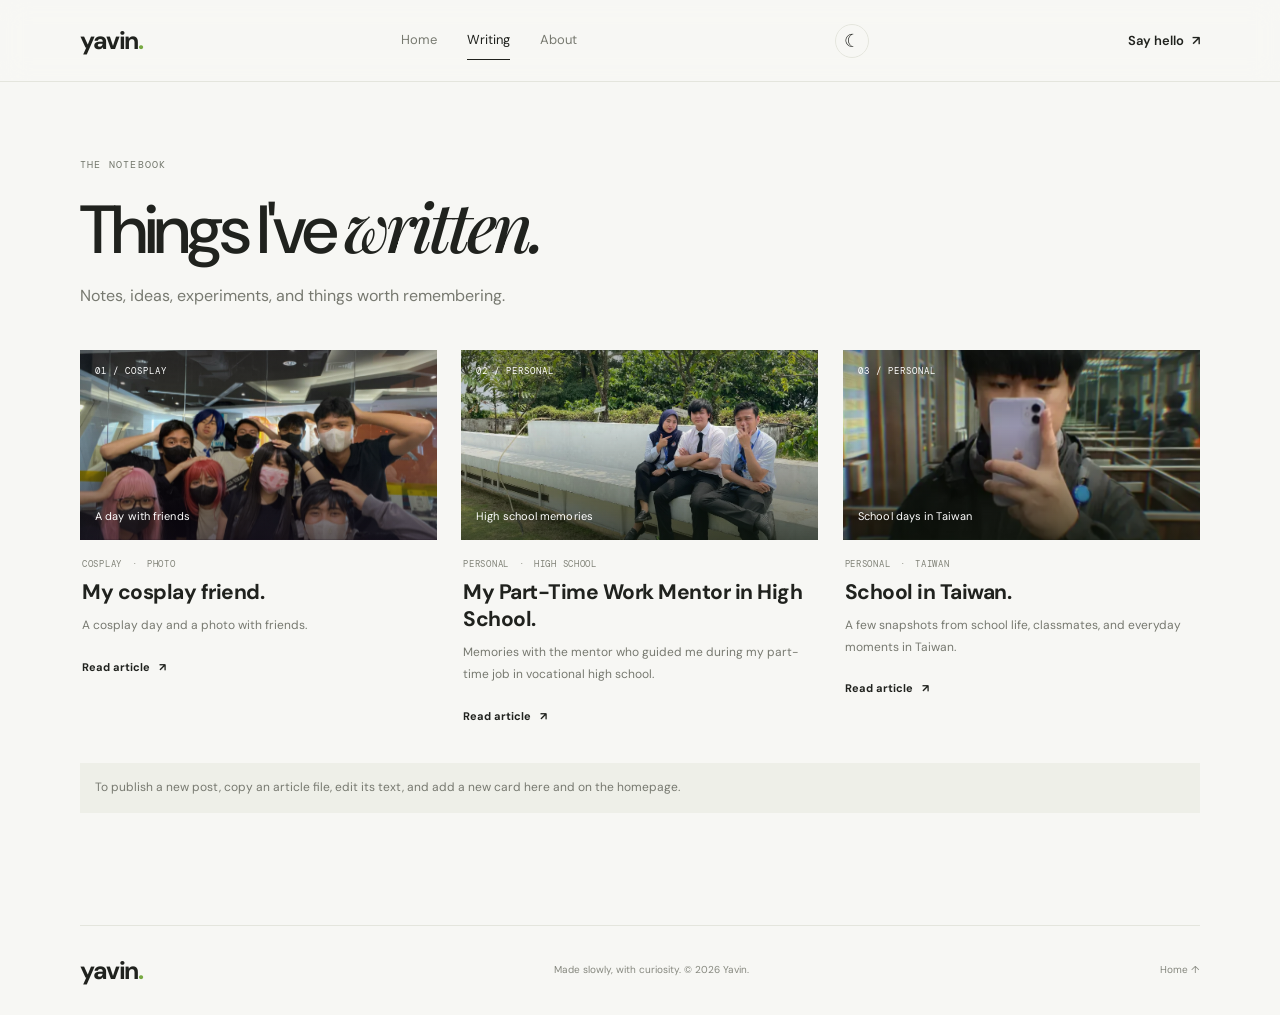
==== articles/index.html @ 12618937 "Add files via upload" ====
<!doctype html>
<html lang="en">
<head><meta charset="utf-8"><meta name="viewport" content="width=device-width, initial-scale=1"><meta name="description" content="Writing and notes by Yavin."><title>Writing — Yavin</title><link rel="icon" href="../assets/images/favicon.svg" type="image/svg+xml"><link rel="stylesheet" href="../assets/css/style.css"><script src="../assets/js/main.js" defer></script></head>
<body>
<header class="site-header"><a class="wordmark" href="../index.html">yavin<span>.</span></a><nav class="main-nav" aria-label="Main navigation"><a href="../index.html">Home</a><a class="active" href="index.html">Writing</a><a href="../about.html">About</a></nav><button class="theme-toggle" type="button" data-theme-toggle aria-label="Aktifkan mode malam" title="Aktifkan mode malam"><span aria-hidden="true">☾</span></button><a class="header-link" href="../index.html#contact">Say hello <span>↗</span></a></header>
<main class="wrap inner-page"><p class="eyebrow">THE NOTEBOOK</p><h1>Things I've <em>written.</em></h1><p class="page-intro">Notes, ideas, experiments, and things worth remembering.</p>
<div class="article-grid listing-grid">
<article class="article-card"><a class="article-art art-cosplay" href="hello-world.html"><img class="article-cover-image" src="../assets/images/cosplay-friends.png" alt=""><span class="art-index">01 / COSPLAY</span><span class="art-caption">A day with friends</span></a><div class="article-info"><p class="article-meta">COSPLAY <span>·</span> PHOTO</p><h3><a href="hello-world.html">My cosplay friend.</a></h3><p>A cosplay day and a photo with friends.</p><a class="read-link" href="hello-world.html">Read article <span>↗</span></a></div></article>
<article class="article-card"><a class="article-art art-mentor" href="digital-world.html"><img class="article-cover-image" src="../assets/images/part-time-mentor-1.png" alt=""><span class="art-index">02 / PERSONAL</span><span class="art-caption">High school memories</span></a><div class="article-info"><p class="article-meta">PERSONAL <span>·</span> HIGH SCHOOL</p><h3><a href="digital-world.html">My Part-Time Work Mentor in High School.</a></h3><p>Memories with the mentor who guided me during my part-time job in vocational high school.</p><a class="read-link" href="digital-world.html">Read article <span>↗</span></a></div></article>
<article class="article-card"><a class="article-art art-school" href="current-favorites.html"><img class="article-cover-image" src="../assets/images/school-taiwan-1.jpeg" alt=""><span class="art-index">03 / PERSONAL</span><span class="art-caption">School days in Taiwan</span></a><div class="article-info"><p class="article-meta">PERSONAL <span>·</span> TAIWAN</p><h3><a href="current-favorites.html">School in Taiwan.</a></h3><p>A few snapshots from school life, classmates, and everyday moments in Taiwan.</p><a class="read-link" href="current-favorites.html">Read article <span>↗</span></a></div></article>
</div><p class="edit-note">To publish a new post, copy an article file, edit its text, and add a new card here and on the homepage.</p>
</main><div class="page-transition" aria-hidden="true"></div>
  <footer class="site-footer wrap"><a class="wordmark" href="../index.html">yavin<span>.</span></a><p>Made slowly, with curiosity. © <span data-year></span> Yavin.</p><a href="../index.html" class="back-top">Home ↑</a></footer></body></html>
---- assets/css/style.css ----
@import url('https://fonts.googleapis.com/css2?family=DM+Mono:wght@400;500&family=DM+Sans:wght@400;500;600;700&family=Playfair+Display:ital,wght@0,500;0,600;1,500;1,600&display=swap');
:root{--paper:#f7f7f4;--ink:#20221e;--muted:#777970;--line:#e4e5dd;--green:#b6ed76;--dark:#22251f;--white:#fff;--mono:"DM Mono",monospace;--sans:"DM Sans",sans-serif;--serif:"Playfair Display",serif}
*{box-sizing:border-box}html{scroll-behavior:smooth;scroll-padding-top:90px}body{margin:0;background:var(--paper);color:var(--ink);font-family:var(--sans);font-size:16px;line-height:1.65;-webkit-font-smoothing:antialiased}a{color:inherit;text-decoration:none}a:focus-visible{outline:2px solid #679d36;outline-offset:4px}.wrap{width:min(1120px,calc(100% - 48px));margin-inline:auto}.site-header{height:82px;padding:0 max(24px,calc((100% - 1120px)/2));display:flex;align-items:center;justify-content:space-between;border-bottom:1px solid var(--line);gap:24px}.wordmark{font-size:25px;letter-spacing:-1.5px;font-weight:700}.wordmark span,.green-dot{color:#77a942}.main-nav{display:flex;gap:30px;color:#777970;font-size:13px}.main-nav a{padding:8px 0}.main-nav a:hover,.main-nav a.active{color:var(--ink)}.main-nav a.active{border-bottom:1px solid var(--ink)}.header-link,.text-link{font-size:13px;font-weight:600}.header-link span,.text-link span{margin-left:5px}.hero{position:relative;display:grid;grid-template-columns:1.2fr .8fr;gap:80px;align-items:center;padding-top:88px;padding-bottom:98px;overflow:hidden}.hero-copy{position:relative;z-index:1}.eyebrow{font:10px/1.5 var(--mono);letter-spacing:1.2px;color:#73776c;margin:0 0 18px}.status-dot{display:inline-block;width:7px;height:7px;border-radius:50%;background:#80b64b;margin-right:7px;box-shadow:0 0 0 4px #e8f2dd}.hero h1,.inner-page h1,.article-page h1{font-size:clamp(48px,6.6vw,80px);line-height:1.02;letter-spacing:-4px;font-weight:500;margin:0 0 26px}.hero h1 em,.inner-page h1 em,.article-page h1 em,.contact-section h2 em{font-family:var(--serif);font-weight:500}.hero-intro{max-width:480px;color:#73766e;font-size:16px;line-height:1.85}.hero-actions{display:flex;align-items:center;gap:24px;margin-top:30px}.button{display:inline-flex;align-items:center;gap:20px;padding:13px 18px;font-size:12px;font-weight:600;transition:transform .2s,background .2s}.button:hover{transform:translateY(-2px)}.button-dark{background:var(--dark);color:white}.button-dark:hover{background:#414638}.profile-card{position:relative;z-index:1;background:#fff;border:1px solid var(--line);padding:18px;max-width:350px;width:100%;justify-self:end;box-shadow:0 15px 45px #27291b0a;transform:rotate(1.2deg)}.avatar-frame{position:relative;background:#e8eadf;aspect-ratio:1.08/1;overflow:hidden}.avatar{width:100%;height:100%;object-fit:cover}.avatar-note{position:absolute;bottom:10px;left:10px;background:#fff;padding:5px 8px;font:9px var(--mono);letter-spacing:.7px}.profile-meta{display:flex;justify-content:space-between;align-items:center;padding:15px 2px 9px}.profile-meta h2{font-size:19px;margin:0;line-height:1.3}.profile-meta p{margin:2px 0 0;color:var(--muted);font-size:12px}.tiny-mark{font:italic 24px var(--serif);color:#82ad50}.profile-tags{display:flex;flex-wrap:wrap;gap:6px}.profile-tags span{border:1px solid var(--line);padding:4px 8px;font-size:10px;color:#66695f}.hero-decoration{position:absolute;right:-28px;bottom:-130px;font:italic 380px/.8 var(--serif);color:#eef0e8;pointer-events:none}.section-block{padding-top:25px;padding-bottom:100px}.section-heading{display:flex;align-items:end;justify-content:space-between;margin-bottom:28px}.section-heading h2,.interests-inner h2,.contact-section h2{font-size:36px;line-height:1.2;letter-spacing:-1.5px;font-weight:500;margin:0}.section-heading .eyebrow,.interests-inner .eyebrow{margin-bottom:8px}.article-grid{display:grid;grid-template-columns:repeat(3,minmax(0,1fr));gap:24px}.article-card{min-width:0}.article-art{height:220px;position:relative;display:flex;flex-direction:column;justify-content:space-between;padding:15px;overflow:hidden}.art-index{font:9px var(--mono);letter-spacing:1px;position:relative;z-index:1}.art-caption{font-size:11px;letter-spacing:.1px;position:relative;z-index:1}.art-green{background:#dce8d0;color:#25351f}.art-green:after{content:"";position:absolute;width:180px;height:180px;border:1px solid #77996b;border-radius:50%;right:15%;top:18%;box-shadow:0 0 0 22px #dce8d0,0 0 0 23px #a9c49a,0 0 0 45px #dce8d0,0 0 0 46px #a9c49a}.art-symbol{font-size:95px;line-height:1;align-self:center;z-index:1;color:#658b50}.art-paper{background:#eae7df;color:#353a31}.art-lines{font:40px/.94 var(--mono);letter-spacing:6px;color:#99b27e;align-self:center;transform:rotate(-7deg);z-index:1}.art-blue{background:#d9e1e2;color:#293b3b}.art-orbit{font-size:125px;line-height:1;align-self:center;z-index:1;color:#78999a}.article-info{padding:18px 2px 0}.article-meta{font:9px var(--mono);letter-spacing:.7px;color:#818378;margin:0 0 9px}.article-meta span{padding:0 4px}.article-info h3{font-size:21px;line-height:1.3;letter-spacing:-.5px;margin:0 0 9px}.article-info h3 a:hover{text-decoration:underline;text-decoration-color:#8cb75f;text-underline-offset:4px}.article-info>p:not(.article-meta){font-size:12px;color:#777970;line-height:1.8;margin:0 0 16px}.read-link{font-size:11px;font-weight:700}.read-link span{margin-left:6px}.interests-band{background:#eeefe8;border-top:1px solid var(--line);border-bottom:1px solid var(--line);padding:50px 0}.interests-inner{display:grid;grid-template-columns:1fr 1.3fr auto;align-items:center;gap:35px}.interest-list{display:grid;grid-template-columns:1fr 1fr;gap:12px 24px}.interest-list span{font:10px var(--mono);color:#8b8d83}.interest-list b{font:500 12px var(--sans);color:var(--ink);margin-left:8px}.contact-section{display:grid;grid-template-columns:.9fr 1.1fr;gap:90px;padding-top:100px;padding-bottom:100px}.contact-section h2{font-size:44px}.contact-copy{max-width:350px;color:#777970;font-size:13px;line-height:1.9}.social-list{border-top:1px solid var(--line)}.social-item{display:grid;grid-template-columns:42px 1fr 20px;align-items:center;gap:12px;padding:15px 0;border-bottom:1px solid var(--line)}.social-icon{width:36px;height:36px;display:grid;place-items:center;background:#eeefe8;font-size:19px}.social-item b{display:block;font-size:13px}.social-item small{display:block;font-size:11px;color:var(--muted);margin-top:2px}.external{justify-self:end;color:#7eaa4d}.social-item:hover .external{transform:translate(2px,-2px)}.site-footer{min-height:90px;border-top:1px solid var(--line);display:flex;align-items:center;justify-content:space-between;gap:20px}.site-footer p,.back-top{font-size:10px;color:#85877e}.back-top:hover{color:var(--ink)}.inner-page{padding-top:75px;padding-bottom:100px;min-height:65vh}.inner-page h1{font-size:clamp(45px,6vw,68px);margin-bottom:18px}.page-intro{color:var(--muted);margin:0 0 38px}.about-layout{display:grid;grid-template-columns:.8fr 1.2fr;gap:65px;margin-top:42px;align-items:start}.about-photo{position:relative;background:#e8eadf;aspect-ratio:4/5;max-width:360px}.about-photo img{width:100%;height:100%;object-fit:cover}.about-photo span{position:absolute;bottom:12px;left:12px;background:white;padding:5px 8px;font:9px var(--mono)}.about-copy p{color:#777970;font-size:14px;line-height:1.95}.about-copy .lead{font-size:20px;color:var(--ink);line-height:1.7;margin-top:0}.about-facts{border-top:1px solid var(--line);margin:28px 0}.about-facts div{display:flex;justify-content:space-between;gap:20px;padding:12px 0;border-bottom:1px solid var(--line)}.about-facts small{font:9px var(--mono);color:#888a81}.about-facts b{font-size:11px;font-weight:600}.article-page{max-width:760px;padding-top:50px;padding-bottom:90px}.back-link{display:inline-block;color:#74776e;font-size:11px;margin-bottom:35px}.article-page h1{font-size:clamp(44px,6vw,70px);margin-bottom:18px}.article-deck{max-width:610px;font-size:17px;line-height:1.8;color:#777970;margin-bottom:30px}.article-hero{height:330px;margin:32px 0 45px}.article-hero .art-symbol{font-size:145px}.article-hero .art-lines{font-size:55px}.article-hero .art-orbit{font-size:170px}.prose{max-width:650px;margin-inline:auto}.prose p{font-size:15px;line-height:2;color:#55584f;margin:0 0 22px}.prose h2{font-size:24px;letter-spacing:-.5px;margin:35px 0 12px}.prose .signoff{font-family:var(--serif);font-style:italic;color:var(--ink);margin-top:30px}.article-end{border-top:1px solid var(--line);padding-top:22px;margin-top:45px}.edit-note{font-size:12px;color:#777970;margin-top:35px;padding:15px;background:#eeefe8}.listing-grid{margin-top:40px}.listing-grid .article-art{height:190px}
.cosplay-photo{margin:32px 0 45px}.cosplay-photo img{display:block;width:100%;max-height:720px;object-fit:cover;border-radius:8px}.cosplay-photo figcaption{margin-top:10px;color:var(--muted);font-size:12px}.prose p{font-size:15px;line-height:2;color:#55584f;margin:0 0 22px}.prose h2{font-size:24px;letter-spacing:-.5px;margin:35px 0 12px}.prose .signoff{font-family:var(--serif);font-style:italic;color:var(--ink);margin-top:30px}.article-end{border-top:1px solid var(--line);padding-top:22px;margin-top:45px}.edit-note{font-size:12px;color:#777970;margin-top:35px;padding:15px;background:#eeefe8}.listing-grid{margin-top:40px}.listing-grid .article-art{height:190px}
.art-cosplay{isolation:isolate;background:#321a2d;color:#fff}
.article-cover-image{position:absolute;z-index:0;inset:0;width:100%;height:100%;object-fit:cover;object-position:center 48%;transition:transform .35s ease}
.art-cosplay:after{position:absolute;z-index:1;inset:0;background:linear-gradient(180deg,#120c184d 0%,transparent 38%,#120c18a6 100%);content:""}
.art-cosplay .art-index,.art-cosplay .art-caption,.art-mentor .art-index,.art-mentor .art-caption{z-index:2}
.art-cosplay:hover .article-cover-image{transform:scale(1.04)}
.art-mentor{isolation:isolate;background:#233328;color:#fff}
.art-mentor:after{position:absolute;z-index:1;inset:0;background:linear-gradient(180deg,#10160d55 0%,transparent 40%,#10160db3 100%);content:""}
.art-mentor:hover .article-cover-image{transform:scale(1.04)}
html[data-theme="dark"] .article-art.art-cosplay{filter:none}
html[data-theme="dark"] .article-art.art-mentor{filter:none}
.mentor-gallery{display:grid;grid-template-columns:repeat(2,minmax(0,1fr));gap:18px;margin:32px 0 45px}
.mentor-gallery figure{margin:0;min-width:0}
.mentor-gallery figure:first-child{grid-column:1/-1}
.mentor-gallery img{display:block;width:100%;height:100%;max-height:560px;object-fit:cover;border-radius:8px}
.mentor-gallery figure:first-child img{object-position:center 58%}
.mentor-gallery figcaption{margin-top:8px;color:var(--muted);font-size:12px}
@media(max-width:600px){.mentor-gallery{grid-template-columns:1fr;gap:16px}.mentor-gallery figure:first-child{grid-column:auto}.mentor-gallery img{max-height:420px}}.prose p{font-size:15px;line-height:2;color:#55584f;margin:0 0 22px}.prose h2{font-size:24px;letter-spacing:-.5px;margin:35px 0 12px}.prose .signoff{font-family:var(--serif);font-style:italic;color:var(--ink);margin-top:30px}.article-end{border-top:1px solid var(--line);padding-top:22px;margin-top:45px}.edit-note{font-size:12px;color:#777970;margin-top:35px;padding:15px;background:#eeefe8}.listing-grid{margin-top:40px}.listing-grid .article-art{height:190px}
@media(max-width:800px){.hero{gap:35px;padding-top:65px;padding-bottom:75px}.hero h1{font-size:58px}.profile-card{max-width:290px}.article-grid{gap:16px}.article-art{height:180px}.interests-inner{grid-template-columns:1fr 1.3fr}.interests-inner>.text-link{grid-column:1/-1}.contact-section{gap:40px}.about-layout{gap:35px}}
@media(max-width:600px){.wrap{width:calc(100% - 36px)}.site-header{height:68px;padding:0 18px;gap:12px}.wordmark{font-size:23px}.main-nav{gap:14px;font-size:11px}.header-link{font-size:11px}.hero{grid-template-columns:1fr;gap:38px;padding-top:58px;padding-bottom:65px}.hero h1{font-size:58px;letter-spacing:-3px}.hero-intro{font-size:14px}.profile-card{justify-self:start;max-width:310px;margin-left:8px}.hero-decoration{font-size:250px;right:-20px;bottom:-70px}.section-block{padding-bottom:65px}.section-heading h2,.interests-inner h2{font-size:29px}.article-grid{grid-template-columns:1fr;gap:35px}.article-art{height:230px}.interests-inner{grid-template-columns:1fr;gap:22px}.interest-list{gap:14px}.interests-inner>.text-link{grid-column:auto}.contact-section{grid-template-columns:1fr;gap:25px;padding-top:65px;padding-bottom:65px}.contact-section h2{font-size:37px}.site-footer{flex-wrap:wrap;padding:20px 0;min-height:unset}.site-footer p{order:3;width:100%;margin:0}.inner-page{padding-top:55px;padding-bottom:65px}.inner-page h1{letter-spacing:-2px}.about-layout{grid-template-columns:1fr;gap:30px}.about-photo{max-width:100%;width:100%;aspect-ratio:1/1}.article-page{padding-top:35px;padding-bottom:65px}.article-page h1{letter-spacing:-2px}.article-deck{font-size:15px}.article-hero{height:240px;margin:25px 0 35px}.article-hero .art-symbol{font-size:110px}.article-hero .art-orbit{font-size:130px}.article-hero .art-lines{font-size:42px}.prose p{font-size:14px}.listing-grid .article-art{height:230px}}
@media(prefers-reduced-motion:reduce){html{scroll-behavior:auto}*,*:before,*:after{transition:none!important}}


/* --- Interactive polish: reveal motion, depth, and 3D accents --- */
:root { --motion-ease: cubic-bezier(.2,.75,.25,1); }
html { scroll-behavior: smooth; }
body { overflow-x: hidden; }
.site-header { position: sticky; top: 0; z-index: 20; background: rgba(247,247,244,.88); backdrop-filter: blur(14px); }
.site-header::after { content:""; position:absolute; left:0; bottom:-1px; height:2px; width:var(--scroll-progress,0%); background:#9dc96d; transition:width .08s linear; }
.site-header { position: sticky; }
.theme-toggle{width:34px;height:34px;flex:none;display:grid;place-items:center;padding:0;border:1px solid var(--line);border-radius:50%;background:transparent;color:var(--ink);font:18px/1 var(--sans);cursor:pointer;transition:background .2s ease,color .2s ease,border-color .2s ease,transform .2s ease}
.theme-toggle:hover{transform:rotate(-12deg);background:#eeefe8}
.theme-toggle:focus-visible{outline:2px solid #679d36;outline-offset:4px}
html[data-theme="dark"]{color-scheme:dark;--paper:#171914;--ink:#eceee7;--muted:#a4a797;--line:#363a31;--green:#b6ed76;--dark:#b6ed76;--white:#22251f}
html[data-theme="dark"] body{background:var(--paper);color:var(--ink)}
html[data-theme="dark"] .site-header{background:rgba(23,25,20,.9)}
html[data-theme="dark"] .main-nav{color:#a4a797}
html[data-theme="dark"] .eyebrow,
html[data-theme="dark"] .hero-intro,
html[data-theme="dark"] .profile-meta p,
html[data-theme="dark"] .article-meta,
html[data-theme="dark"] .article-info>p:not(.article-meta),
html[data-theme="dark"] .contact-copy,
html[data-theme="dark"] .site-footer p,
html[data-theme="dark"] .back-top,
html[data-theme="dark"] .page-intro,
html[data-theme="dark"] .about-copy p,
html[data-theme="dark"] .about-facts small,
html[data-theme="dark"] .back-link,
html[data-theme="dark"] .article-deck,
html[data-theme="dark"] .prose{color:#a4a797}
html[data-theme="dark"] .hero h1,
html[data-theme="dark"] .inner-page h1,
html[data-theme="dark"] .article-page h1,
html[data-theme="dark"] .about-copy .lead,
html[data-theme="dark"] .section-heading h2,
html[data-theme="dark"] .interests-inner h2,
html[data-theme="dark"] .contact-section h2,
html[data-theme="dark"] .article-info h3,
html[data-theme="dark"] .prose h2{color:var(--ink)}
html[data-theme="dark"] .button-dark{background:#b6ed76;color:#20221e}
html[data-theme="dark"] .button-dark:hover{background:#c9f89a}
html[data-theme="dark"] .profile-card{background:#22251f;border-color:var(--line);box-shadow:0 15px 45px #0005}
html[data-theme="dark"] .avatar-frame,
html[data-theme="dark"] .about-photo{background:#303429}
html[data-theme="dark"] .avatar-note,
html[data-theme="dark"] .about-photo span{background:#22251f;color:var(--ink)}
html[data-theme="dark"] .profile-tags span{border-color:#45493f;color:#c1c4b8}
html[data-theme="dark"] .hero-decoration{color:#22251f}
html[data-theme="dark"] .interests-band{background:#20231d;border-color:var(--line)}
html[data-theme="dark"] .interest-list span{color:#a4a797}
html[data-theme="dark"] .interest-list b{color:var(--ink)}
html[data-theme="dark"] .social-item:hover{background:#22251f}
html[data-theme="dark"] .social-icon{background:#292c25}
html[data-theme="dark"] .article-art{filter:brightness(.82) saturate(.85)}
html[data-theme="dark"] .article-art .art-index,
html[data-theme="dark"] .article-art .art-caption{color:inherit}
html[data-theme="dark"] .site-footer{border-color:var(--line)}
html[data-theme="dark"] .theme-toggle:hover{background:#292c25}
@media(max-width:600px){.site-header{gap:12px}.main-nav{gap:16px}.theme-toggle{width:30px;height:30px}}
.hero-copy > *, .section-heading, .article-card, .interests-inner > *, .contact-section > *, .inner-page > *, .about-layout > *, .article-page > * {
  --reveal-y: 22px;
}
.js-reveal { opacity: 0; transform: translateY(var(--reveal-y,22px)); transition: opacity .7s var(--motion-ease), transform .7s var(--motion-ease); }
.js-reveal.is-visible { opacity: 1; transform: translateY(0); }
.article-card { perspective: 900px; }
.article-card .article-art { transform-style: preserve-3d; transition: transform .35s var(--motion-ease), box-shadow .35s var(--motion-ease); will-change: transform; }
.article-card .article-art:hover { box-shadow: 0 18px 34px rgba(31,39,23,.12); }
.article-art > * { transform: translateZ(18px); }
.profile-card { transform-style: preserve-3d; transition: transform .18s ease-out, box-shadow .3s ease; will-change: transform; }
.profile-card:hover { box-shadow: 0 25px 55px rgba(39,41,27,.13); }
.avatar-frame { transform: translateZ(18px); }
.profile-meta, .profile-tags { transform: translateZ(10px); }
.button, .social-item, .read-link, .text-link, .main-nav a { transition: color .2s ease, background .2s ease, transform .25s var(--motion-ease); }
.social-item:hover { padding-left: 7px; background: rgba(238,239,232,.45); }
.social-item:hover .external { transform: translate(3px,-3px); }
.read-link:hover span, .text-link:hover span { display: inline-block; transform: translateX(4px); }
.hero { isolation: isolate; }
.hero-3d-scene { position:absolute; right:3%; top:8%; width:250px; aspect-ratio:1; z-index:0; pointer-events:none; perspective:900px; opacity:.9; }
.hero-3d-orb { position:absolute; inset:14%; border-radius:50%; transform-style:preserve-3d; animation: orb-drift 8s ease-in-out infinite; }
.orb-core { position:absolute; inset:0; border-radius:50%; background:radial-gradient(circle at 28% 24%,#fafff1 0%,#d9f1bd 12%,#a9d77c 34%,#79a74d 57%,#3e5e31 100%); box-shadow:inset -22px -25px 38px #253c2d55, inset 12px 12px 24px #ffffff9c, 0 24px 55px #9ab78645; transform:translateZ(0); }
.orb-ring { position:absolute; inset:-10% -22%; border:1px solid #87a86d; border-radius:50%; transform:rotateX(68deg) rotateZ(-24deg); box-shadow:0 0 0 1px #ffffff5c inset; }
.orb-ring.ring-two { inset:2% -31%; transform:rotateX(70deg) rotateZ(55deg); border-color:#bdcda9; }
.orb-ring.ring-three { inset:-18% -5%; transform:rotateY(67deg) rotateZ(18deg); border-color:#9eb78b; }
.orb-satellite { position:absolute; width:15px;height:15px;border-radius:50%;background:#f4f7e8;border:3px solid #9fca78;top:18%;right:7%;box-shadow:0 0 22px #b6ed76a8;transform:translateZ(25px); }
.hero-3d-label { position:absolute;right:1%;bottom:4%;font:9px var(--mono);letter-spacing:1.4px;color:#7b8f69; }
@keyframes orb-drift { 0%,100% { transform:rotateX(-8deg) rotateY(0deg) translateY(0); } 50% { transform:rotateX(8deg) rotateY(18deg) translateY(-12px); } }
.interest-list span { transition: transform .25s var(--motion-ease), color .25s ease; }
.interest-list span:hover { transform: translateX(5px); color:#679d36; }
.page-transition {
  position:fixed; inset:0; z-index:1000; pointer-events:none; overflow:hidden;
  background:linear-gradient(180deg,#a8ce8a 0%,#709c59 40%,#344d31 100%);
  clip-path:inset(100% 0 0 0 round 48% 48% 0 0);
  transition:clip-path .72s cubic-bezier(.72,0,.25,1);
}
.page-transition::before,
.page-transition::after {
  content:""; position:absolute; left:-12%; width:124%; height:110px; top:-68px;
  border-radius:48%; background:#c4e5a8;
  box-shadow:0 10px 35px #d8f5bf66;
}
.page-transition::before { animation:water-wave 3.4s ease-in-out infinite; }
.page-transition::after { top:-52px; left:-18%; background:#82b66b; opacity:.85; animation:water-wave 4.6s ease-in-out infinite reverse; }
.page-transition.is-leaving { clip-path:inset(0 0 0 0 round 0); }
body.is-transitioning main,
body.is-transitioning .site-header,
body.is-transitioning .site-footer {
  animation: sink-into-water .52s cubic-bezier(.65,0,.35,1) forwards;
}
body.is-transitioning .hero-copy,
body.is-transitioning .section-heading,
body.is-transitioning .article-info h3 {
  animation: letters-recede .38s ease-in forwards;
}
@keyframes water-wave { 0%,100% { transform:translateX(-2%) rotate(-2deg); } 50% { transform:translateX(2%) rotate(2deg); } }
@keyframes sink-into-water { to { transform:translateY(18px); filter:blur(5px); opacity:.12; } }
@keyframes letters-recede { to { letter-spacing:.08em; transform:translateY(12px); opacity:0; filter:blur(4px); } }
@media (max-width:800px) { .hero-3d-scene { right:-2%; top:3%; width:190px; opacity:.48; } }
@media (max-width:600px) { .hero-3d-scene { top:0; right:-30px; width:155px; opacity:.38; } .hero-copy { z-index:2; } }
@media (prefers-reduced-motion:reduce) {
  .js-reveal { opacity:1; transform:none; transition:none; }
  .hero-3d-orb { animation:none; }
  .page-transition { display:none; }
}

/* Keep the profile card stable while other content reveals and tilts. */
.profile-card { opacity:1; }
.profile-card.js-reveal { opacity:1; transform:none; }
.profile-card:hover { transform:translateY(-2px); }
@media (prefers-reduced-motion:reduce) {
  body.is-transitioning main, body.is-transitioning .site-header, body.is-transitioning .site-footer,
  body.is-transitioning .hero-copy, body.is-transitioning .section-heading,
  body.is-transitioning .article-info h3 { animation:none; }
  .page-transition { transition:none; }
}

.discord-profile{position:relative;isolation:isolate;overflow:hidden;margin:0 0 12px;border:1px solid #e357a4;border-radius:14px;background:#230d20;color:#fff;box-shadow:0 14px 38px #b62c7833}
.discord-profile:before{position:absolute;z-index:-1;inset:0;border-radius:inherit;background:linear-gradient(145deg,#67134f 0%,#280d24 45%,#190d21 100%);content:""}
.discord-profile:after{position:absolute;z-index:2;inset:0;border:1px solid #ff72d277;border-radius:inherit;background:radial-gradient(circle at 5% 12%,#8dfaff 0 1px,transparent 3px),radial-gradient(circle at 12% 4%,#ffe88a 0 1px,transparent 3px),radial-gradient(circle at 27% 2%,#ff83e2 0 1.5px,transparent 4px),radial-gradient(circle at 44% 3%,#a1faff 0 1px,transparent 3px),radial-gradient(circle at 67% 2%,#ffe88a 0 1.5px,transparent 4px),radial-gradient(circle at 88% 8%,#8dfaff 0 1px,transparent 3px),radial-gradient(circle at 97% 23%,#ff83e2 0 1.5px,transparent 4px),radial-gradient(circle at 98% 54%,#ffe88a 0 1px,transparent 3px),radial-gradient(circle at 97% 80%,#8dfaff 0 1.5px,transparent 4px),radial-gradient(circle at 89% 97%,#ff83e2 0 1px,transparent 3px),radial-gradient(circle at 68% 98%,#ffe88a 0 1.5px,transparent 4px),radial-gradient(circle at 45% 98%,#8dfaff 0 1px,transparent 3px),radial-gradient(circle at 22% 98%,#ff83e2 0 1.5px,transparent 4px),radial-gradient(circle at 3% 84%,#ffe88a 0 1px,transparent 3px),radial-gradient(circle at 2% 57%,#8dfaff 0 1.5px,transparent 4px),radial-gradient(circle at 3% 31%,#ff83e2 0 1px,transparent 3px);box-shadow:inset 0 0 18px #ff50c51f;content:"";mix-blend-mode:screen;pointer-events:none;animation:discord-border-sparkle 2.2s ease-in-out infinite alternate}
.discord-profile-heading,.discord-profile-footer{display:flex;align-items:center;justify-content:space-between;gap:12px}
.discord-profile-heading{position:absolute;z-index:3;top:12px;right:14px;left:14px}
.discord-profile-label,.discord-live-indicator,.discord-updated{font:9px var(--mono);letter-spacing:.7px;color:#ead3e2}
.discord-live-indicator{display:flex;align-items:center;gap:6px;color:#ead3e2}
.discord-live-indicator>span:first-child{width:7px;height:7px;border-radius:50%;background:#a2a49c}
.discord-live-indicator[data-state="live"]{color:#a7f3d0}
.discord-live-indicator[data-state="live"]>span:first-child{background:#54e0a2;box-shadow:0 0 0 3px #54e0a233}
.discord-live-indicator[data-state="unavailable"]{color:#eac7d9}
.discord-banner{height:101px;overflow:hidden;background:#44113c}
.discord-banner-media{display:block;width:100%;height:100%;object-fit:cover;object-position:center}
.discord-profile-content{position:relative;padding:0 16px 14px}
.discord-profile-main{display:flex;align-items:center;gap:14px;min-height:76px;padding:0 0 12px}
.discord-avatar-wrap{position:relative;z-index:2;flex:none;width:74px;height:74px;margin-top:-35px;padding:3px;border:2px solid #ff72d2;border-radius:50%;background:#230d20;box-shadow:0 0 0 3px #30102a,0 0 20px #ff48c688}
.discord-avatar{width:100%;height:100%;border:2px solid #f9d2ec;border-radius:50%;object-fit:cover;background:#eeefe8}
.discord-status-dot{position:absolute;right:0;bottom:2px;width:17px;height:17px;border:3px solid #230d20;border-radius:50%;background:#9a9c95}
.discord-status-dot[data-status="online"]{background:#43a55b}
.discord-status-dot[data-status="idle"]{background:#e6aa35}
.discord-status-dot[data-status="dnd"]{background:#d94b4b}
.discord-profile-info{min-width:0;padding-top:10px}
.discord-profile-info h3{margin:0;color:#ff74d0;font-size:17px;line-height:1.4;overflow-wrap:anywhere;text-shadow:0 0 12px #ff4bc544}
.discord-profile-info p{margin:2px 0 0;color:#d2b8cb;font-size:11px;line-height:1.5}
.discord-profile-info .discord-presence{color:#a7f3d0}
.discord-setup-link{display:inline-block;margin-top:6px;color:#ffb0e5;font-size:10px;font-weight:600}
.discord-setup-link[hidden]{display:none}
.discord-setup-link span{margin-left:3px}
.discord-activity{margin:0 0 12px;padding:10px 12px;border:1px solid #ffffff12;border-radius:9px;background:#ffffff0d;color:#f4dfed;font-size:11px;overflow-wrap:anywhere}
.discord-profile-footer{padding-top:11px;border-top:1px solid #ffffff1c}
.discord-profile-footer a{color:#fff0fa;font-size:11px;font-weight:600}
.discord-profile-footer a span{margin-left:4px;color:#ff91d6}
@keyframes discord-border-sparkle{from{opacity:.42;filter:brightness(.8)}to{opacity:1;filter:brightness(1.5)}}
@media(prefers-reduced-motion:reduce){.discord-profile:after{animation:none}}
.cosplay-gallery{margin:54px 0 10px}
.cosplay-gallery h2{margin:0 0 22px;font-size:24px;letter-spacing:-.5px}
.cosplay-gallery-grid{display:grid;grid-template-columns:repeat(3,minmax(0,1fr));gap:14px}
.cosplay-gallery-grid figure{margin:0;overflow:hidden;background:#e8eadf;aspect-ratio:4/5}
.cosplay-gallery-grid img{display:block;width:100%;height:100%;object-fit:cover;transition:transform .3s ease}
.cosplay-gallery-grid figure:hover img{transform:scale(1.035)}
html[data-theme="dark"] .cosplay-gallery-grid figure{background:#282a25}
@media(max-width:700px){.cosplay-gallery-grid{grid-template-columns:repeat(2,minmax(0,1fr));gap:10px}}
@media(max-width:360px){.cosplay-gallery-grid{grid-template-columns:1fr}}
@media(prefers-reduced-motion:reduce){.cosplay-gallery-grid img{transition:none}}
.art-school{isolation:isolate;background:#29352f;color:#fff}
.art-school:after{position:absolute;z-index:1;inset:0;background:linear-gradient(180deg,#10160d55 0%,transparent 40%,#10160db3 100%);content:""}
.art-school .art-index,.art-school .art-caption{z-index:2}
.art-school:hover .article-cover-image{transform:scale(1.04)}
.school-hero{margin:32px 0 45px}
.school-hero img{display:block;width:100%;max-height:520px;object-fit:cover;object-position:center 40%}
.school-hero figcaption{padding-top:9px;color:var(--muted);font-size:11px}
.school-gallery{margin:54px 0 10px}
.school-gallery h2{margin:0 0 22px;font-size:24px;letter-spacing:-.5px}
.school-gallery-grid{display:grid;grid-template-columns:repeat(2,minmax(0,1fr));gap:14px}
.school-gallery-grid figure{margin:0;overflow:hidden;background:#e8eadf;aspect-ratio:4/5}
.school-gallery-grid img{display:block;width:100%;height:100%;object-fit:cover;transition:transform .3s ease}
.school-gallery-grid figure:hover img{transform:scale(1.035)}
html[data-theme="dark"] .school-gallery-grid figure{background:#282a25}
@media(max-width:700px){.school-gallery-grid{gap:10px}}
@media(max-width:360px){.school-gallery-grid{grid-template-columns:1fr}}
@media(prefers-reduced-motion:reduce){.school-gallery-grid img{transition:none}}
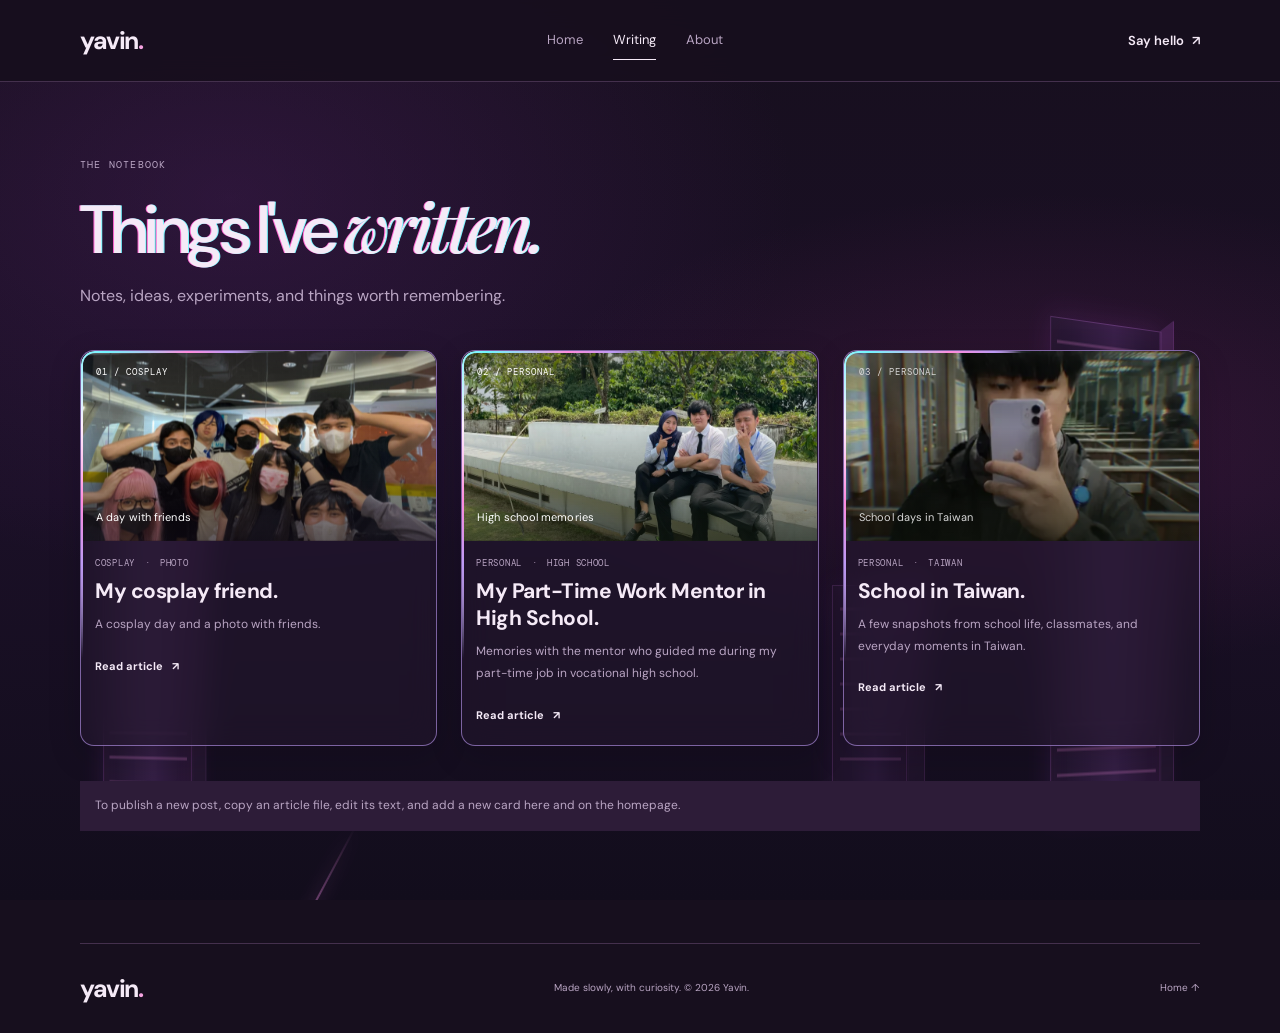
==== commit 6beb7f76: "Add files via upload" ====
--- a/articles/index.html
+++ b/articles/index.html
@@ -1,8 +1,9 @@
 <!doctype html>
-<html lang="en">
+<html lang="en" data-theme="dark">
 <head><meta charset="utf-8"><meta name="viewport" content="width=device-width, initial-scale=1"><meta name="description" content="Writing and notes by Yavin."><title>Writing — Yavin</title><link rel="icon" href="../assets/images/favicon.svg" type="image/svg+xml"><link rel="stylesheet" href="../assets/css/style.css"><script src="../assets/js/main.js" defer></script></head>
 <body>
-<header class="site-header"><a class="wordmark" href="../index.html">yavin<span>.</span></a><nav class="main-nav" aria-label="Main navigation"><a href="../index.html">Home</a><a class="active" href="index.html">Writing</a><a href="../about.html">About</a></nav><button class="theme-toggle" type="button" data-theme-toggle aria-label="Aktifkan mode malam" title="Aktifkan mode malam"><span aria-hidden="true">☾</span></button><a class="header-link" href="../index.html#contact">Say hello <span>↗</span></a></header>
+<div class="cyberpunk-background" aria-hidden="true"><div class="cyberpunk-grid"></div><span class="cyberpunk-tower tower-one"></span><span class="cyberpunk-tower tower-two"></span><span class="cyberpunk-tower tower-three"></span><span class="cyberpunk-light light-one"></span><span class="cyberpunk-light light-two"></span></div>
+<header class="site-header"><a class="wordmark" href="../index.html">yavin<span>.</span></a><nav class="main-nav" aria-label="Main navigation"><a href="../index.html">Home</a><a class="active" href="index.html">Writing</a><a href="../about.html">About</a></nav><a class="header-link" href="../index.html#contact">Say hello <span>↗</span></a></header>
 <main class="wrap inner-page"><p class="eyebrow">THE NOTEBOOK</p><h1>Things I've <em>written.</em></h1><p class="page-intro">Notes, ideas, experiments, and things worth remembering.</p>
 <div class="article-grid listing-grid">
 <article class="article-card"><a class="article-art art-cosplay" href="hello-world.html"><img class="article-cover-image" src="../assets/images/cosplay-friends.png" alt=""><span class="art-index">01 / COSPLAY</span><span class="art-caption">A day with friends</span></a><div class="article-info"><p class="article-meta">COSPLAY <span>·</span> PHOTO</p><h3><a href="hello-world.html">My cosplay friend.</a></h3><p>A cosplay day and a photo with friends.</p><a class="read-link" href="hello-world.html">Read article <span>↗</span></a></div></article>
--- a/assets/css/style.css
+++ b/assets/css/style.css
@@ -20,7 +20,7 @@
 .mentor-gallery figcaption{margin-top:8px;color:var(--muted);font-size:12px}
 @media(max-width:600px){.mentor-gallery{grid-template-columns:1fr;gap:16px}.mentor-gallery figure:first-child{grid-column:auto}.mentor-gallery img{max-height:420px}}.prose p{font-size:15px;line-height:2;color:#55584f;margin:0 0 22px}.prose h2{font-size:24px;letter-spacing:-.5px;margin:35px 0 12px}.prose .signoff{font-family:var(--serif);font-style:italic;color:var(--ink);margin-top:30px}.article-end{border-top:1px solid var(--line);padding-top:22px;margin-top:45px}.edit-note{font-size:12px;color:#777970;margin-top:35px;padding:15px;background:#eeefe8}.listing-grid{margin-top:40px}.listing-grid .article-art{height:190px}
 @media(max-width:800px){.hero{gap:35px;padding-top:65px;padding-bottom:75px}.hero h1{font-size:58px}.profile-card{max-width:290px}.article-grid{gap:16px}.article-art{height:180px}.interests-inner{grid-template-columns:1fr 1.3fr}.interests-inner>.text-link{grid-column:1/-1}.contact-section{gap:40px}.about-layout{gap:35px}}
-@media(max-width:600px){.wrap{width:calc(100% - 36px)}.site-header{height:68px;padding:0 18px;gap:12px}.wordmark{font-size:23px}.main-nav{gap:14px;font-size:11px}.header-link{font-size:11px}.hero{grid-template-columns:1fr;gap:38px;padding-top:58px;padding-bottom:65px}.hero h1{font-size:58px;letter-spacing:-3px}.hero-intro{font-size:14px}.profile-card{justify-self:start;max-width:310px;margin-left:8px}.hero-decoration{font-size:250px;right:-20px;bottom:-70px}.section-block{padding-bottom:65px}.section-heading h2,.interests-inner h2{font-size:29px}.article-grid{grid-template-columns:1fr;gap:35px}.article-art{height:230px}.interests-inner{grid-template-columns:1fr;gap:22px}.interest-list{gap:14px}.interests-inner>.text-link{grid-column:auto}.contact-section{grid-template-columns:1fr;gap:25px;padding-top:65px;padding-bottom:65px}.contact-section h2{font-size:37px}.site-footer{flex-wrap:wrap;padding:20px 0;min-height:unset}.site-footer p{order:3;width:100%;margin:0}.inner-page{padding-top:55px;padding-bottom:65px}.inner-page h1{letter-spacing:-2px}.about-layout{grid-template-columns:1fr;gap:30px}.about-photo{max-width:100%;width:100%;aspect-ratio:1/1}.article-page{padding-top:35px;padding-bottom:65px}.article-page h1{letter-spacing:-2px}.article-deck{font-size:15px}.article-hero{height:240px;margin:25px 0 35px}.article-hero .art-symbol{font-size:110px}.article-hero .art-orbit{font-size:130px}.article-hero .art-lines{font-size:42px}.prose p{font-size:14px}.listing-grid .article-art{height:230px}}
+@media(max-width:600px){.wrap{width:calc(100% - 36px)}.site-header{height:68px;padding:0 18px;gap:12px}.wordmark{font-size:23px}.main-nav{gap:14px;font-size:11px}.header-link{font-size:11px}.hero{grid-template-columns:1fr;gap:38px;padding-top:58px;padding-bottom:65px}.hero h1{font-size:58px;letter-spacing:-3px}.hero-intro{font-size:14px}.profile-card{justify-self:start;max-width:310px;margin-left:8px}.hero-decoration{font-size:250px;right:-20px;bottom:-70px}.section-block{padding-bottom:65px}.section-heading h2,.interests-inner h2{font-size:29px}.article-grid{grid-template-columns:1fr;gap:35px}#writing .article-grid{grid-template-columns:none;grid-auto-flow:column;grid-auto-columns:min(84vw,330px);gap:16px;overflow-x:auto;padding:0 0 14px;scroll-snap-type:x mandatory;overscroll-behavior-inline:contain;-webkit-overflow-scrolling:touch;scrollbar-color:#bd9af4 #2d1c38;scrollbar-width:thin}#writing .article-card{min-width:0;scroll-snap-align:start}#writing .article-art{height:190px}.article-art{height:230px}.interests-inner{grid-template-columns:1fr;gap:22px}.interest-list{gap:14px}.interests-inner>.text-link{grid-column:auto}.contact-section{grid-template-columns:1fr;gap:25px;padding-top:65px;padding-bottom:65px}.contact-section h2{font-size:37px}.site-footer{flex-wrap:wrap;padding:20px 0;min-height:unset}.site-footer p{order:3;width:100%;margin:0}.inner-page{padding-top:55px;padding-bottom:65px}.inner-page h1{letter-spacing:-2px}.about-layout{grid-template-columns:1fr;gap:30px}.about-photo{max-width:100%;width:100%;aspect-ratio:1/1}.article-page{padding-top:35px;padding-bottom:65px}.article-page h1{letter-spacing:-2px}.article-deck{font-size:15px}.article-hero{height:240px;margin:25px 0 35px}.article-hero .art-symbol{font-size:110px}.article-hero .art-orbit{font-size:130px}.article-hero .art-lines{font-size:42px}.prose p{font-size:14px}.listing-grid .article-art{height:230px}}
 @media(prefers-reduced-motion:reduce){html{scroll-behavior:auto}*,*:before,*:after{transition:none!important}}
 
 
@@ -31,13 +31,11 @@
 .site-header { position: sticky; top: 0; z-index: 20; background: rgba(247,247,244,.88); backdrop-filter: blur(14px); }
 .site-header::after { content:""; position:absolute; left:0; bottom:-1px; height:2px; width:var(--scroll-progress,0%); background:#9dc96d; transition:width .08s linear; }
 .site-header { position: sticky; }
-.theme-toggle{width:34px;height:34px;flex:none;display:grid;place-items:center;padding:0;border:1px solid var(--line);border-radius:50%;background:transparent;color:var(--ink);font:18px/1 var(--sans);cursor:pointer;transition:background .2s ease,color .2s ease,border-color .2s ease,transform .2s ease}
-.theme-toggle:hover{transform:rotate(-12deg);background:#eeefe8}
-.theme-toggle:focus-visible{outline:2px solid #679d36;outline-offset:4px}
-html[data-theme="dark"]{color-scheme:dark;--paper:#171914;--ink:#eceee7;--muted:#a4a797;--line:#363a31;--green:#b6ed76;--dark:#b6ed76;--white:#22251f}
+html[data-theme="dark"]{color-scheme:dark;--paper:#170f1e;--ink:#f5eaf7;--muted:#b9a5c3;--line:#44304d;--green:#ef91d8;--dark:#e98bd5;--white:#24172d;--accent:#e98bd5;--accent-strong:#f5a3e1;--accent-purple:#bd9af4;--surface:#24172d;--surface-soft:#2d1c38}
 html[data-theme="dark"] body{background:var(--paper);color:var(--ink)}
-html[data-theme="dark"] .site-header{background:rgba(23,25,20,.9)}
-html[data-theme="dark"] .main-nav{color:#a4a797}
+html[data-theme="dark"] .site-header{background:rgba(23,15,30,.92)}
+html[data-theme="dark"] .site-header::after{background:linear-gradient(90deg,var(--accent-purple),var(--accent-strong))}
+html[data-theme="dark"] .main-nav{color:var(--muted)}
 html[data-theme="dark"] .eyebrow,
 html[data-theme="dark"] .hero-intro,
 html[data-theme="dark"] .profile-meta p,
@@ -51,7 +49,9 @@
 html[data-theme="dark"] .about-facts small,
 html[data-theme="dark"] .back-link,
 html[data-theme="dark"] .article-deck,
-html[data-theme="dark"] .prose{color:#a4a797}
+html[data-theme="dark"] .prose,
+html[data-theme="dark"] .prose p,
+html[data-theme="dark"] .edit-note{color:var(--muted)}
 html[data-theme="dark"] .hero h1,
 html[data-theme="dark"] .inner-page h1,
 html[data-theme="dark"] .article-page h1,
@@ -61,26 +61,50 @@
 html[data-theme="dark"] .contact-section h2,
 html[data-theme="dark"] .article-info h3,
 html[data-theme="dark"] .prose h2{color:var(--ink)}
-html[data-theme="dark"] .button-dark{background:#b6ed76;color:#20221e}
-html[data-theme="dark"] .button-dark:hover{background:#c9f89a}
-html[data-theme="dark"] .profile-card{background:#22251f;border-color:var(--line);box-shadow:0 15px 45px #0005}
+html[data-theme="dark"] .button-dark{background:var(--accent);color:#29172e}
+html[data-theme="dark"] .button-dark:hover{background:var(--accent-strong)}
+html[data-theme="dark"] .profile-card{background:var(--surface);border-color:var(--line);box-shadow:0 15px 45px #0005}
 html[data-theme="dark"] .avatar-frame,
-html[data-theme="dark"] .about-photo{background:#303429}
+html[data-theme="dark"] .about-photo{background:var(--surface-soft)}
 html[data-theme="dark"] .avatar-note,
-html[data-theme="dark"] .about-photo span{background:#22251f;color:var(--ink)}
-html[data-theme="dark"] .profile-tags span{border-color:#45493f;color:#c1c4b8}
-html[data-theme="dark"] .hero-decoration{color:#22251f}
-html[data-theme="dark"] .interests-band{background:#20231d;border-color:var(--line)}
-html[data-theme="dark"] .interest-list span{color:#a4a797}
+html[data-theme="dark"] .about-photo span{background:var(--surface);color:var(--ink)}
+html[data-theme="dark"] .edit-note{background:var(--surface-soft)}
+html[data-theme="dark"] .profile-tags span{border-color:#57415f;color:#dbc9e2}
+html[data-theme="dark"] .hero-decoration{color:#24172d}
+html[data-theme="dark"] .interests-band{background:#201528;border-color:var(--line)}
+html[data-theme="dark"] .interest-list span{color:var(--muted)}
 html[data-theme="dark"] .interest-list b{color:var(--ink)}
-html[data-theme="dark"] .social-item:hover{background:#22251f}
-html[data-theme="dark"] .social-icon{background:#292c25}
-html[data-theme="dark"] .article-art{filter:brightness(.82) saturate(.85)}
+html[data-theme="dark"] .social-item:hover{background:var(--surface)}
+html[data-theme="dark"] .social-icon{background:var(--surface-soft)}
+html[data-theme="dark"] .article-art{filter:brightness(.84) saturate(.9)}
 html[data-theme="dark"] .article-art .art-index,
 html[data-theme="dark"] .article-art .art-caption{color:inherit}
 html[data-theme="dark"] .site-footer{border-color:var(--line)}
-html[data-theme="dark"] .theme-toggle:hover{background:#292c25}
-@media(max-width:600px){.site-header{gap:12px}.main-nav{gap:16px}.theme-toggle{width:30px;height:30px}}
+html[data-theme="dark"] a:focus-visible,
+html[data-theme="dark"] button:focus-visible{outline-color:var(--accent-strong)}
+html[data-theme="dark"] .wordmark span,
+html[data-theme="dark"] .green-dot,
+html[data-theme="dark"] .external,
+html[data-theme="dark"] .tiny-mark{color:var(--accent-strong)}
+html[data-theme="dark"] .status-dot{background:var(--accent);box-shadow:0 0 0 4px #e98bd533}
+html[data-theme="dark"] .hero-3d-orb .orb-core{background:radial-gradient(circle at 28% 24%,#fff0ff 0%,#edb9f5 12%,#c889e8 34%,#9457c7 57%,#4d2c69 100%);box-shadow:inset -22px -25px 38px #29163c88,inset 12px 12px 24px #ffffff9c,0 24px 55px #bd9af444}
+html[data-theme="dark"] .orb-ring{border-color:#d29ae8}
+html[data-theme="dark"] .orb-ring.ring-two{border-color:#f0a8dc}
+html[data-theme="dark"] .orb-ring.ring-three{border-color:#a985d5}
+html[data-theme="dark"] .orb-satellite{background:#fff0ff;border-color:var(--accent);box-shadow:0 0 22px #ef91d8a8}
+html[data-theme="dark"] .hero-3d-label{color:#d4b0e6}
+html[data-theme="dark"] .interest-list span:hover{color:var(--accent-strong)}
+html[data-theme="dark"] .page-transition::after{background:
+  radial-gradient(circle at 15% 100%,#83f4ff99 0 4px,transparent 5px),
+  radial-gradient(circle at 31% 87%,#fff2ff88 0 2px,transparent 3px),
+  radial-gradient(circle at 47% 103%,#83f4ff88 0 5px,transparent 6px),
+  radial-gradient(circle at 62% 91%,#fff2ff88 0 3px,transparent 4px),
+  radial-gradient(circle at 77% 102%,#83f4ff88 0 4px,transparent 5px),
+  radial-gradient(circle at 91% 88%,#fff2ff77 0 2px,transparent 3px);
+  filter:drop-shadow(0 0 7px #83f4ff99)}
+html[data-theme="dark"] .cosplay-gallery-grid figure,
+html[data-theme="dark"] .school-gallery-grid figure{background:var(--surface-soft)}
+@media(max-width:600px){.site-header{gap:12px}.main-nav{gap:16px}}
 .hero-copy > *, .section-heading, .article-card, .interests-inner > *, .contact-section > *, .inner-page > *, .about-layout > *, .article-page > * {
   --reveal-y: 22px;
 }
@@ -92,7 +116,27 @@
 .article-art > * { transform: translateZ(18px); }
 .profile-card { transform-style: preserve-3d; transition: transform .18s ease-out, box-shadow .3s ease; will-change: transform; }
 .profile-card:hover { box-shadow: 0 25px 55px rgba(39,41,27,.13); }
-.avatar-frame { transform: translateZ(18px); }
+.polaroid-stack { position:relative; height:clamp(240px,26vw,290px); margin:0 -3px 8px; perspective:900px; transform:translateZ(18px); }
+.polaroid { position:absolute; top:4px; left:50%; display:flex; flex-direction:column; width:min(82%,250px); height:calc(100% - 8px); margin:0; padding:9px 9px 0; background:#fff8ff; color:#302337; box-shadow:0 10px 28px #09061155; transform-origin:50% 70%; will-change:transform; }
+.polaroid img { display:block; width:100%; height:calc(100% - 34px); object-fit:cover; }
+.polaroid figcaption { display:grid; flex:1; place-items:center; font:10px var(--mono); letter-spacing:.2px; }
+.polaroid-one { z-index:2; animation:polaroid-shuffle-one 9s ease-in-out infinite; }
+.polaroid-two { z-index:1; animation:polaroid-shuffle-two 9s ease-in-out infinite; }
+@keyframes polaroid-shuffle-one {
+  0%,6% { z-index:2; transform:translateX(-50%) rotate(-4deg); }
+  13% { z-index:2; transform:translate(calc(-50% - 14px),-5px) rotate(-10deg); }
+  18%,48% { z-index:1; transform:translate(calc(-50% + 14px),8px) rotate(6deg); }
+  56% { z-index:1; transform:translate(calc(-50% + 8px),4px) rotate(10deg); }
+  62%,100% { z-index:2; transform:translateX(-50%) rotate(-4deg); }
+}
+@keyframes polaroid-shuffle-two {
+  0%,6% { z-index:1; transform:translate(calc(-50% + 12px),7px) rotate(5deg); }
+  13% { z-index:1; transform:translate(calc(-50% + 8px),4px) rotate(10deg); }
+  18%,48% { z-index:2; transform:translateX(-50%) rotate(-4deg); }
+  56% { z-index:2; transform:translate(calc(-50% - 14px),-5px) rotate(-10deg); }
+  62%,100% { z-index:1; transform:translate(calc(-50% + 12px),7px) rotate(5deg); }
+}
+.profile-meta, .profile-tags { transform: translateZ(10px); }
 .profile-meta, .profile-tags { transform: translateZ(10px); }
 .button, .social-item, .read-link, .text-link, .main-nav a { transition: color .2s ease, background .2s ease, transform .25s var(--motion-ease); }
 .social-item:hover { padding-left: 7px; background: rgba(238,239,232,.45); }
@@ -112,30 +156,42 @@
 .interest-list span:hover { transform: translateX(5px); color:#679d36; }
 .page-transition {
   position:fixed; inset:0; z-index:1000; pointer-events:none; overflow:hidden;
-  background:linear-gradient(180deg,#a8ce8a 0%,#709c59 40%,#344d31 100%);
+  background:linear-gradient(180deg,#e6a1e5 0%,#a85fc0 40%,#392044 100%);
   clip-path:inset(100% 0 0 0 round 48% 48% 0 0);
   transition:clip-path .72s cubic-bezier(.72,0,.25,1);
 }
 .page-transition::before,
 .page-transition::after {
-  content:""; position:absolute; left:-12%; width:124%; height:110px; top:-68px;
-  border-radius:48%; background:#c4e5a8;
-  box-shadow:0 10px 35px #d8f5bf66;
-}
-.page-transition::before { animation:water-wave 3.4s ease-in-out infinite; }
-.page-transition::after { top:-52px; left:-18%; background:#82b66b; opacity:.85; animation:water-wave 4.6s ease-in-out infinite reverse; }
+  content:""; position:absolute; inset:0;
+  background:
+    radial-gradient(circle at 9% 84%,#ffe4ff55 0 3px,transparent 4px),
+    radial-gradient(circle at 21% 96%,#f9c5ff99 0 5px,transparent 6px),
+    radial-gradient(circle at 38% 89%,#fff2ff77 0 2px,transparent 3px),
+    radial-gradient(circle at 53% 102%,#f9c5ff88 0 6px,transparent 7px),
+    radial-gradient(circle at 69% 92%,#fff2ff77 0 3px,transparent 4px),
+    radial-gradient(circle at 83% 101%,#f9c5ff99 0 5px,transparent 6px),
+    radial-gradient(circle at 95% 86%,#fff2ff66 0 2px,transparent 3px);
+  filter:drop-shadow(0 0 5px #f4b8ff66);
+}
+.page-transition::before { opacity:0; }
+.page-transition::after {
+  opacity:0;
+  transform:scale(.8);
+}
 .page-transition.is-leaving { clip-path:inset(0 0 0 0 round 0); }
+.page-transition.is-leaving::before { animation:bubble-rise .72s ease-out both; }
+.page-transition.is-leaving::after { animation:bubble-rise .82s .08s ease-out both; }
 body.is-transitioning main,
 body.is-transitioning .site-header,
 body.is-transitioning .site-footer {
-  animation: sink-into-water .52s cubic-bezier(.65,0,.35,1) forwards;
+  animation:sink-into-water .52s cubic-bezier(.65,0,.35,1) forwards;
 }
 body.is-transitioning .hero-copy,
 body.is-transitioning .section-heading,
 body.is-transitioning .article-info h3 {
-  animation: letters-recede .38s ease-in forwards;
-}
-@keyframes water-wave { 0%,100% { transform:translateX(-2%) rotate(-2deg); } 50% { transform:translateX(2%) rotate(2deg); } }
+  animation:letters-recede .38s ease-in forwards;
+}
+@keyframes bubble-rise { 0%{opacity:0;transform:translateY(65px) scale(.8)}18%{opacity:.9}100%{opacity:0;transform:translateY(-95px) scale(1.12)} }
 @keyframes sink-into-water { to { transform:translateY(18px); filter:blur(5px); opacity:.12; } }
 @keyframes letters-recede { to { letter-spacing:.08em; transform:translateY(12px); opacity:0; filter:blur(4px); } }
 @media (max-width:800px) { .hero-3d-scene { right:-2%; top:3%; width:190px; opacity:.48; } }
@@ -143,6 +199,7 @@
 @media (prefers-reduced-motion:reduce) {
   .js-reveal { opacity:1; transform:none; transition:none; }
   .hero-3d-orb { animation:none; }
+  .polaroid-one,.polaroid-two { animation:none; }
   .page-transition { display:none; }
 }
 
@@ -167,8 +224,14 @@
 .discord-live-indicator>span:first-child{width:7px;height:7px;border-radius:50%;background:#a2a49c}
 .discord-live-indicator[data-state="live"]{color:#a7f3d0}
 .discord-live-indicator[data-state="live"]>span:first-child{background:#54e0a2;box-shadow:0 0 0 3px #54e0a233}
+.discord-live-indicator[data-state="idle"]{color:#ffc06b}
+.discord-live-indicator[data-state="idle"]>span:first-child{background:#ff9f43;box-shadow:0 0 0 3px #ff9f4344}
+.discord-live-indicator[data-state="dnd"]{color:#ff7585}
+.discord-live-indicator[data-state="dnd"]>span:first-child{background:#ff4055;box-shadow:0 0 0 3px #ff405544}
+.discord-live-indicator[data-state="offline"]{color:#ff858f}
+.discord-live-indicator[data-state="offline"]>span:first-child{background:#ff4d5e;box-shadow:0 0 0 3px #ff4d5e44}
 .discord-live-indicator[data-state="unavailable"]{color:#eac7d9}
-.discord-banner{height:101px;overflow:hidden;background:#44113c}
+.discord-banner{height:125px;overflow:hidden;background:#44113c}
 .discord-banner-media{display:block;width:100%;height:100%;object-fit:cover;object-position:center}
 .discord-profile-content{position:relative;padding:0 16px 14px}
 .discord-profile-main{display:flex;align-items:center;gap:14px;min-height:76px;padding:0 0 12px}
@@ -178,10 +241,30 @@
 .discord-status-dot[data-status="online"]{background:#43a55b}
 .discord-status-dot[data-status="idle"]{background:#e6aa35}
 .discord-status-dot[data-status="dnd"]{background:#d94b4b}
+.discord-status-dot[data-status="offline"]{background:#ff4055}
+.discord-status-dot[data-status="unavailable"]{background:#9a9c95}
 .discord-profile-info{min-width:0;padding-top:10px}
 .discord-profile-info h3{margin:0;color:#ff74d0;font-size:17px;line-height:1.4;overflow-wrap:anywhere;text-shadow:0 0 12px #ff4bc544}
 .discord-profile-info p{margin:2px 0 0;color:#d2b8cb;font-size:11px;line-height:1.5}
 .discord-profile-info .discord-presence{color:#a7f3d0}
+.discord-profile-info .discord-presence[data-status="idle"]{color:#ffc06b}
+.discord-profile-info .discord-presence[data-status="dnd"]{color:#ff7585}
+.discord-profile-info .discord-presence[data-status="offline"]{color:#ff7585}
+.discord-profile-info .discord-presence[data-status="unavailable"]{color:#d2b8cb}
+.discord-profile[data-status="idle"]{border-color:#ff9f43;box-shadow:0 14px 38px #ff9f4333}
+.discord-profile[data-status="idle"]:after{border-color:#ffb45499;box-shadow:inset 0 0 18px #ff9f4326}
+.discord-profile[data-status="idle"] .discord-avatar-wrap{border-color:#ff9f43;box-shadow:0 0 0 3px #4a2c20,0 0 20px #ff9f4377}
+.discord-profile[data-status="dnd"]{border-color:#ff4055;box-shadow:0 14px 38px #ff405533}
+.discord-profile[data-status="dnd"]:after{border-color:#ff758599;box-shadow:inset 0 0 18px #ff405526}
+.discord-profile[data-status="dnd"] .discord-avatar-wrap{border-color:#ff4055;box-shadow:0 0 0 3px #4a2028,0 0 20px #ff405577}
+.discord-profile[data-status="online"]{border-color:#54e0a2;box-shadow:0 14px 38px #54e0a233}
+.discord-profile[data-status="online"]:after{border-color:#8bffcc99;box-shadow:inset 0 0 18px #54e0a226}
+.discord-profile[data-status="online"] .discord-avatar-wrap{border-color:#54e0a2;box-shadow:0 0 0 3px #1c4033,0 0 20px #54e0a277}
+html[data-theme="dark"] .contact-section>div:first-child h2{animation:contact-title-float 4s ease-in-out infinite}
+html[data-theme="dark"] .contact-section>div:first-child h2 em{display:inline-block;color:#f5a3e1;text-shadow:0 0 12px #ef91d855;animation:contact-title-glow 2.8s ease-in-out infinite}
+@keyframes contact-title-float{0%,100%{transform:translateY(0)}50%{transform:translateY(-5px)}}
+@keyframes contact-title-glow{0%,100%{text-shadow:0 0 8px #ef91d844}50%{text-shadow:0 0 18px #ef91d8bb,0 0 30px #bd9af466}}
+@media(prefers-reduced-motion:reduce){html[data-theme="dark"] .contact-section>div:first-child h2,html[data-theme="dark"] .contact-section>div:first-child h2 em{animation:none}}
 .discord-setup-link{display:inline-block;margin-top:6px;color:#ffb0e5;font-size:10px;font-weight:600}
 .discord-setup-link[hidden]{display:none}
 .discord-setup-link span{margin-left:3px}
@@ -218,3 +301,39 @@
 @media(max-width:700px){.school-gallery-grid{gap:10px}}
 @media(max-width:360px){.school-gallery-grid{grid-template-columns:1fr}}
 @media(prefers-reduced-motion:reduce){.school-gallery-grid img{transition:none}}
+
+html[data-theme="dark"]{background:#170f1e}
+html[data-theme="dark"] body{background:transparent}
+.cyberpunk-background{position:fixed;z-index:0;inset:0;overflow:hidden;perspective:900px;pointer-events:none;background:radial-gradient(ellipse at 18% 22%,#57236c55,transparent 38%),radial-gradient(ellipse at 82% 48%,#8d286b35,transparent 36%),linear-gradient(180deg,#170f1e 0%,#1b1027 55%,#120d1c 100%)}
+.cyberpunk-grid{position:absolute;left:-50%;bottom:-62vh;width:200%;height:112vh;transform:perspective(480px) rotateX(62deg);transform-origin:center bottom;background-image:linear-gradient(#cf82ef30 1px,transparent 1px),linear-gradient(90deg,#cf82ef30 1px,transparent 1px);background-size:72px 72px;mask-image:linear-gradient(to bottom,transparent 0%,#000 27%,#000 100%);animation:cyber-grid-flow 14s linear infinite}
+.cyberpunk-tower{position:absolute;bottom:10%;display:block;width:clamp(54px,9vw,132px);border:1px solid #d274e944;background:linear-gradient(90deg,#21152cdd,#39214bd9 56%,#24142fe8);box-shadow:0 0 28px #bf4ce622,inset 0 0 26px #d75cd311;transform-style:preserve-3d;animation:cyber-city-float 8s ease-in-out infinite}
+.cyberpunk-tower::before{position:absolute;top:-1px;right:-17px;width:17px;height:100%;border:1px solid #c05ed533;background:linear-gradient(180deg,#51285eaa,#21152cee);content:"";transform:skewY(-35deg);transform-origin:left top}
+.cyberpunk-tower::after{position:absolute;inset:8px 7px;background:repeating-linear-gradient(180deg,transparent 0 13px,#f58bdf66 14px 16px,transparent 17px 25px);content:"";opacity:.55}
+.tower-one{left:7%;height:39%;transform:rotateY(-18deg) skewY(-5deg);animation-delay:-2s}
+.tower-two{right:8%;height:54%;width:clamp(66px,11vw,158px);transform:rotateY(18deg) skewY(4deg);animation-delay:-5s}
+.tower-three{right:29%;height:25%;width:clamp(42px,6vw,90px);opacity:.65;animation-delay:-3.5s}
+.cyberpunk-light{position:absolute;bottom:-24%;display:block;width:2px;height:34vh;background:linear-gradient(transparent,#f18de4aa,transparent);filter:drop-shadow(0 0 7px #e96cdb);transform:rotate(28deg);animation:cyber-light-rise 7s linear infinite}
+.light-one{left:22%;animation-delay:-3s}
+.light-two{right:18%;height:25vh;animation-delay:-5.5s}
+main,.site-footer{position:relative;z-index:1}
+@keyframes cyber-grid-flow{from{background-position:0 0,0 0}to{background-position:0 72px,0 72px}}
+@keyframes cyber-city-float{0%,100%{filter:brightness(.85);translate:0 0}50%{filter:brightness(1.15);translate:0 -9px}}
+@keyframes cyber-light-rise{0%{translate:0 0;opacity:0}15%{opacity:.75}85%{opacity:.5}100%{translate:0 -125vh;opacity:0}}
+@media(max-width:600px){.cyberpunk-background{background:radial-gradient(ellipse at 18% 22%,#57236c44,transparent 38%),radial-gradient(ellipse at 82% 48%,#8d286b30,transparent 36%),linear-gradient(180deg,#170f1e 0%,#1b1027 55%,#120d1c 100%)}.cyberpunk-grid{background-size:54px 54px}.tower-one{left:-8%}.tower-two{right:-10%}.tower-three{right:23%}}
+@media(prefers-reduced-motion:reduce){.cyberpunk-grid,.cyberpunk-tower,.cyberpunk-light{animation:none}}
+.hero h1,.inner-page h1,.article-page h1{position:relative;isolation:isolate;text-shadow:1px 0 #79f7ff,-1px 0 #ff69d4;animation:hacker-glitch-text 2.4s steps(1,end) infinite}
+.hero h1::before,.hero h1::after,.inner-page h1::before,.inner-page h1::after,.article-page h1::before,.article-page h1::after{position:absolute;left:0;width:0;height:6px;content:"";pointer-events:none;opacity:0;mix-blend-mode:screen}
+.hero h1::before,.inner-page h1::before,.article-page h1::before{top:23%;background:#79f7ff;box-shadow:0 0 18px #79f7ff;animation:hacker-glitch-cyan 2.4s steps(1,end) infinite}
+.hero h1::after,.inner-page h1::after,.article-page h1::after{top:68%;background:#ff69d4;box-shadow:0 0 18px #ff69d4;animation:hacker-glitch-pink 2.4s steps(1,end) infinite}
+@keyframes hacker-glitch-text{0%,16%,42%,56%,100%{transform:translateX(0);text-shadow:1px 0 #79f7ff,-1px 0 #ff69d4;filter:none}17%{transform:translateX(-3px);text-shadow:4px 0 #79f7ff,-4px 0 #ff69d4;filter:brightness(1.22)}18%{transform:translateX(3px);text-shadow:-5px 0 #79f7ff,5px 0 #ff69d4;filter:brightness(1.15)}19%{transform:translateX(-1px);text-shadow:3px 0 #79f7ff,-3px 0 #ff69d4}43%{transform:translateX(2px);text-shadow:-4px 0 #79f7ff,4px 0 #ff69d4;filter:brightness(1.18)}44%{transform:translateX(-2px);text-shadow:4px 0 #79f7ff,-4px 0 #ff69d4}}
+@keyframes hacker-glitch-cyan{0%,16%,20%,42%,46%,100%{width:0;opacity:0;transform:translateX(0)}17%{width:82%;opacity:1;transform:translateX(-7px)}18%{top:56%;width:58%;opacity:1;transform:translateX(8px)}19%{width:0;opacity:0}43%{top:38%;width:68%;opacity:1;transform:translateX(6px)}44%{width:32%;opacity:.95;transform:translateX(-5px)}}
+@keyframes hacker-glitch-pink{0%,16%,20%,42%,46%,100%{width:0;opacity:0;transform:translateX(0)}17%{top:72%;width:62%;opacity:1;transform:translateX(9px)}18%{top:18%;width:76%;opacity:1;transform:translateX(-8px)}19%{width:0;opacity:0}43%{top:62%;width:54%;opacity:1;transform:translateX(-7px)}44%{top:31%;width:84%;opacity:1;transform:translateX(6px)}}
+@media(prefers-reduced-motion:reduce){.hero h1,.inner-page h1,.article-page h1,.hero h1::before,.hero h1::after,.inner-page h1::before,.inner-page h1::after,.article-page h1::before,.article-page h1::after{animation:none}}
+.article-card{position:relative;isolation:isolate;overflow:hidden;border:1px solid #bd9af499;border-radius:14px;background:rgba(36,23,45,.58);-webkit-backdrop-filter:blur(14px);backdrop-filter:blur(14px);box-shadow:0 10px 32px #09061133;transition:border-color .3s ease,box-shadow .3s ease}
+.article-card::before{position:absolute;z-index:3;inset:0;padding:2px;border-radius:inherit;background:conic-gradient(from var(--article-border-angle),transparent 0deg 238deg,#bd9af4 265deg,#ff8cde 285deg,#fff0ff 305deg,#72f5ff 322deg,#ff8cde 340deg,#bd9af4 352deg,transparent 360deg);-webkit-mask:linear-gradient(#fff 0 0) content-box,linear-gradient(#fff 0 0);-webkit-mask-composite:xor;mask:linear-gradient(#fff 0 0) content-box,linear-gradient(#fff 0 0);mask-composite:exclude;filter:drop-shadow(0 0 4px #ef91d8) drop-shadow(0 0 9px #83f4ff99);content:"";pointer-events:none;animation:article-border-glow 3s linear infinite}
+.article-card:hover{border-color:#ef91d8cc;box-shadow:0 12px 36px #e957c333}
+.article-card .article-art{border-radius:13px 13px 0 0}
+.article-card .article-info{padding:16px 14px 18px}
+@property --article-border-angle{syntax:"<angle>";inherits:false;initial-value:0deg}
+@keyframes article-border-glow{to{--article-border-angle:360deg}}
+@media(prefers-reduced-motion:reduce){.article-card{transition:none}.article-card::before{animation:none}}
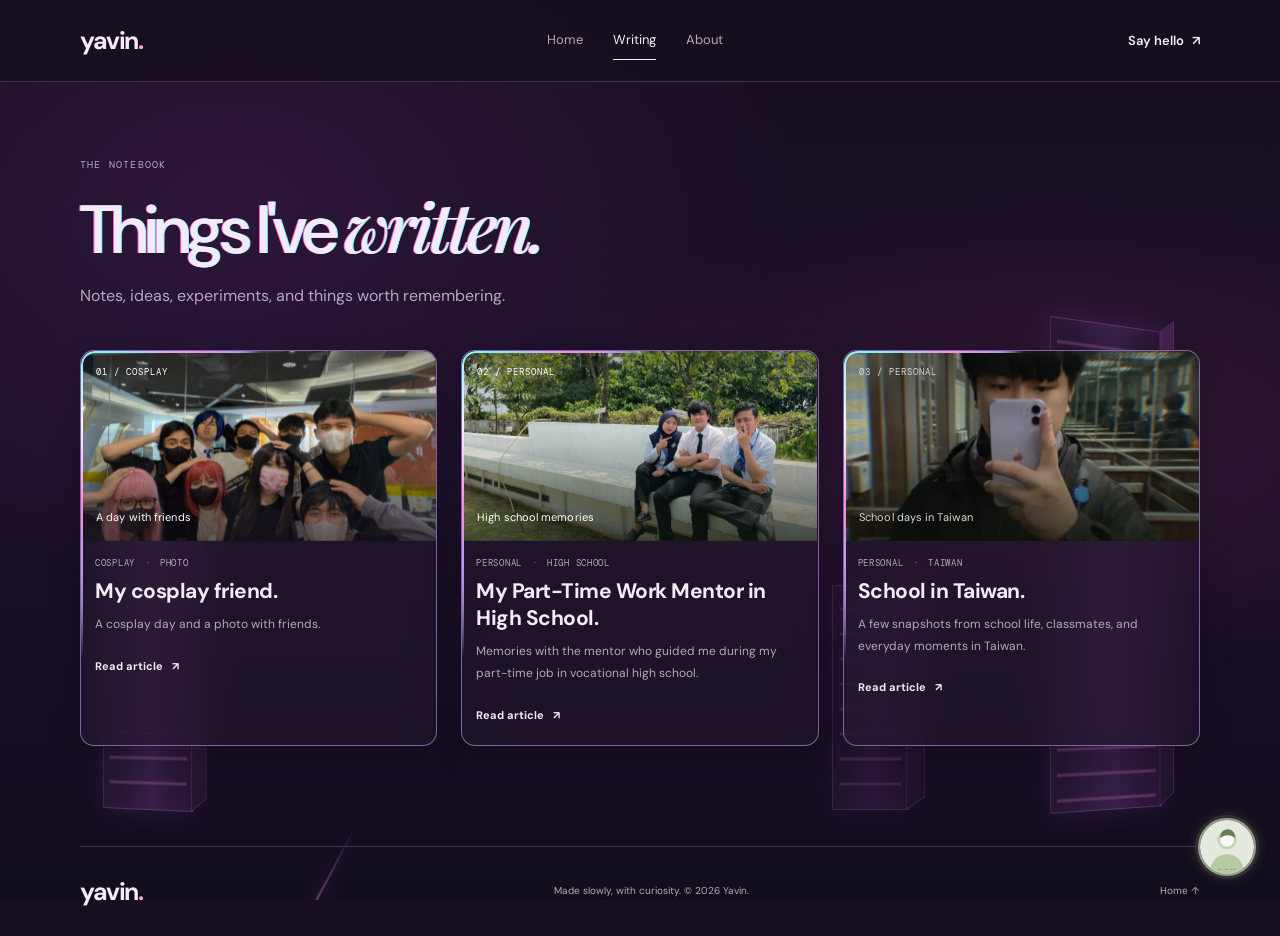
==== commit cefc9dbc: "Add files via upload" ====
--- a/articles/index.html
+++ b/articles/index.html
@@ -9,6 +9,6 @@
 <article class="article-card"><a class="article-art art-cosplay" href="hello-world.html"><img class="article-cover-image" src="../assets/images/cosplay-friends.png" alt=""><span class="art-index">01 / COSPLAY</span><span class="art-caption">A day with friends</span></a><div class="article-info"><p class="article-meta">COSPLAY <span>·</span> PHOTO</p><h3><a href="hello-world.html">My cosplay friend.</a></h3><p>A cosplay day and a photo with friends.</p><a class="read-link" href="hello-world.html">Read article <span>↗</span></a></div></article>
 <article class="article-card"><a class="article-art art-mentor" href="digital-world.html"><img class="article-cover-image" src="../assets/images/part-time-mentor-1.png" alt=""><span class="art-index">02 / PERSONAL</span><span class="art-caption">High school memories</span></a><div class="article-info"><p class="article-meta">PERSONAL <span>·</span> HIGH SCHOOL</p><h3><a href="digital-world.html">My Part-Time Work Mentor in High School.</a></h3><p>Memories with the mentor who guided me during my part-time job in vocational high school.</p><a class="read-link" href="digital-world.html">Read article <span>↗</span></a></div></article>
 <article class="article-card"><a class="article-art art-school" href="current-favorites.html"><img class="article-cover-image" src="../assets/images/school-taiwan-1.jpeg" alt=""><span class="art-index">03 / PERSONAL</span><span class="art-caption">School days in Taiwan</span></a><div class="article-info"><p class="article-meta">PERSONAL <span>·</span> TAIWAN</p><h3><a href="current-favorites.html">School in Taiwan.</a></h3><p>A few snapshots from school life, classmates, and everyday moments in Taiwan.</p><a class="read-link" href="current-favorites.html">Read article <span>↗</span></a></div></article>
-</div><p class="edit-note">To publish a new post, copy an article file, edit its text, and add a new card here and on the homepage.</p>
+</div>
 </main><div class="page-transition" aria-hidden="true"></div>
   <footer class="site-footer wrap"><a class="wordmark" href="../index.html">yavin<span>.</span></a><p>Made slowly, with curiosity. © <span data-year></span> Yavin.</p><a href="../index.html" class="back-top">Home ↑</a></footer></body></html>
--- a/assets/css/style.css
+++ b/assets/css/style.css
@@ -337,3 +337,83 @@
 @property --article-border-angle{syntax:"<angle>";inherits:false;initial-value:0deg}
 @keyframes article-border-glow{to{--article-border-angle:360deg}}
 @media(prefers-reduced-motion:reduce){.article-card{transition:none}.article-card::before{animation:none}}
+.discord-chat{position:fixed;z-index:20;right:24px;bottom:24px;font-family:var(--sans)}
+.discord-chat-card{position:relative;width:min(340px,calc(100vw - 40px));overflow:hidden;border:1px solid #e357a4;border-radius:14px;background:#230d20;color:#fff;box-shadow:0 14px 38px #b62c7844}
+.discord-chat-card[hidden],.discord-chat-launcher[hidden]{display:none}
+.discord-chat-banner{position:relative;height:74px;padding:12px;background:#280d24;display:flex;align-items:flex-start;isolation:isolate}
+.discord-chat-banner::after{position:absolute;z-index:-1;inset:0;background:linear-gradient(90deg,#190d21aa,#190d2133);content:""}
+.discord-chat-banner-media{position:absolute;z-index:-2;inset:0;width:100%;height:100%;object-fit:cover}
+.discord-chat-banner span{font:9px var(--mono);letter-spacing:.7px;color:#ffe5f4;text-shadow:0 1px 5px #190d21}
+.discord-chat-close{position:absolute;z-index:3;top:8px;right:9px;width:30px;height:30px;border:1px solid #ffffff55;border-radius:50%;background:#230d20aa;color:#fff;font:22px/1 var(--sans);cursor:pointer}
+.discord-chat-close:hover{background:#54213f}
+.discord-chat-profile{display:flex;align-items:center;gap:13px;min-height:70px;padding:0 15px 10px}
+.discord-chat-avatar-wrap{position:relative;z-index:1;flex:none;width:62px;height:62px;margin-top:-29px;padding:3px;border:2px solid #ff72d2;border-radius:50%;background:#230d20;box-shadow:0 0 0 3px #30102a,0 0 18px #ff48c666}
+.discord-chat-avatar{display:block;width:100%;height:100%;border:2px solid #f9d2ec;border-radius:50%;object-fit:cover;background:#eeefe8}
+.discord-chat-avatar[hidden],.discord-chat-launcher-avatar[hidden]{display:none}
+.discord-chat-profile[data-status="idle"] .discord-chat-avatar-wrap{border-color:#ff9f43;box-shadow:0 0 0 3px #4a2c20,0 0 20px #ff9f4377}
+.discord-chat-profile[data-status="dnd"] .discord-chat-avatar-wrap{border-color:#ff4055;box-shadow:0 0 0 3px #4a2028,0 0 20px #ff405577}
+.discord-chat-profile[data-status="online"] .discord-chat-avatar-wrap{border-color:#54e0a2;box-shadow:0 0 0 3px #1c4033,0 0 20px #54e0a277}
+.discord-chat-profile[data-status="offline"] .discord-chat-avatar-wrap{border-color:#ff4055;box-shadow:0 0 0 3px #4a2028,0 0 20px #ff405577}
+.discord-chat-profile[data-status="unavailable"] .discord-chat-avatar-wrap{border-color:#9a9c95;box-shadow:0 0 0 3px #30312d,0 0 16px #9a9c9555}
+.discord-chat-status{position:absolute;right:0;bottom:1px;width:15px;height:15px;border:3px solid #230d20;border-radius:50%;background:#9a9c95}
+.discord-chat-status[data-status="online"]{background:#43a55b}
+.discord-chat-status[data-status="idle"]{background:#e6aa35}
+.discord-chat-status[data-status="dnd"]{background:#d94b4b}
+.discord-chat-status[data-status="offline"]{background:#ff4055}
+.discord-chat-status[data-status="unavailable"]{background:#9a9c95}
+.discord-chat-profile-info{min-width:0;padding-top:7px}
+.discord-chat-profile-info h2{margin:0;color:#ff74d0;font-size:16px;line-height:1.35;overflow-wrap:anywhere}
+.discord-chat-profile-info p{margin:2px 0 0;color:#d2b8cb;font-size:11px;line-height:1.5}
+.discord-chat-profile-info .discord-chat-presence{color:#a7f3d0}
+.discord-chat-presence[data-status="idle"]{color:#ffc06b}
+.discord-chat-presence[data-status="dnd"],.discord-chat-presence[data-status="offline"]{color:#ff7585}
+.discord-chat-presence[data-status="unavailable"]{color:#d2b8cb}
+.discord-chat-activity{margin:0 15px 12px;padding:8px 10px;border:1px solid #ffffff20;border-radius:8px;background:#ffffff0a;color:#ead3e2;font-size:11px}
+.discord-chat-link{display:flex;align-items:center;justify-content:space-between;margin:0 15px 14px;padding:10px 12px;border:1px solid #ff72d2aa;border-radius:8px;background:linear-gradient(100deg,#702e78,#392151);color:#fff;font-size:12px;font-weight:700;transition:box-shadow .2s,transform .2s}
+.discord-chat-link:hover{transform:translateY(-2px);box-shadow:0 0 18px #ef91d866}
+.discord-chat-launcher{position:relative;display:grid;place-items:center;width:58px;height:58px;padding:0;border:0;border-radius:50%;background:transparent;cursor:pointer;transition:transform .2s,filter .2s}
+.discord-chat-launcher:hover{transform:translateY(-3px);filter:drop-shadow(0 5px 10px #ef91d866)}
+.discord-chat-launcher-avatar{display:block;width:100%;height:100%;border:2px solid #ff72d2;border-radius:50%;background:#230d20;object-fit:cover;box-shadow:0 0 12px #ff48c666}
+.discord-chat-launcher[data-status="idle"] .discord-chat-launcher-avatar{border-color:#ff9f43;box-shadow:0 0 0 3px #4a2c20,0 0 16px #ff9f4377}
+.discord-chat-launcher[data-status="dnd"] .discord-chat-launcher-avatar{border-color:#ff4055;box-shadow:0 0 0 3px #4a2028,0 0 16px #ff405577}
+.discord-chat-launcher[data-status="online"] .discord-chat-launcher-avatar{border-color:#54e0a2;box-shadow:0 0 0 3px #1c4033,0 0 16px #54e0a277}
+.discord-chat-launcher[data-status="offline"] .discord-chat-launcher-avatar{border-color:#ff4055;box-shadow:0 0 0 3px #4a2028,0 0 16px #ff405577}
+.discord-chat-launcher[data-status="unavailable"] .discord-chat-launcher-avatar{border-color:#9a9c95;box-shadow:0 0 0 3px #30312d,0 0 14px #9a9c9555}
+.discord-chat-online-bubble{position:absolute;right:0;bottom:72px;width:max-content;max-width:min(260px,calc(100vw - 40px));padding:10px 14px;border:1px solid #8ce9bd;border-radius:14px;background:#173a2c;color:#eafff2;font-size:12px;font-weight:600;line-height:1.45;box-shadow:0 8px 24px #07140f99;animation:discord-chat-appear .22s ease-out both}
+.discord-chat-typing-cursor{display:inline-block;width:1px;height:1em;margin-left:2px;vertical-align:text-bottom;background:currentColor;animation:discord-chat-cursor-blink .8s steps(2,start) infinite}
+.discord-chat-online-bubble::after{position:absolute;right:20px;bottom:-6px;width:10px;height:10px;border-right:1px solid #8ce9bd;border-bottom:1px solid #8ce9bd;background:#173a2c;content:"";transform:rotate(45deg)}
+.discord-chat-online-bubble[hidden]{display:none}
+.discord-chat :focus-visible{outline:2px solid #79f7ff;outline-offset:3px}
+.discord-chat-card.is-closing{transform-origin:bottom right;animation:discord-chat-close .24s ease-in forwards}
+.discord-chat-card.is-opening{transform-origin:bottom right;animation:discord-chat-open .28s cubic-bezier(.2,.8,.2,1) both}
+.discord-chat-launcher.is-appearing{animation:discord-chat-appear .22s ease-out both}
+@keyframes discord-chat-close{to{opacity:0;transform:translate(12px,12px) scale(.78)}}
+@keyframes discord-chat-open{from{opacity:0;transform:translate(12px,12px) scale(.78)}to{opacity:1;transform:translate(0) scale(1)}}
+@keyframes discord-chat-appear{from{opacity:0;transform:scale(.5)}to{opacity:1;transform:scale(1)}}
+@keyframes discord-chat-cursor-blink{to{visibility:hidden}}
+.site-loader{position:fixed;z-index:1000;inset:0;display:grid;place-items:center;overflow:hidden;background:radial-gradient(ellipse at 50% 48%,#2e1640 0%,#170f1e 52%,#0c0913 100%);color:#f5eaf7;opacity:1;visibility:visible;transition:opacity .35s ease,visibility .35s ease}
+.site-loader.is-hidden{opacity:0;visibility:hidden;pointer-events:none}
+.site-loader-content{display:grid;justify-items:center;gap:20px}
+.site-loader-universe{position:relative;width:260px;height:260px}
+.site-loader-universe::before,.site-loader-universe::after{position:absolute;inset:0;border-radius:50%;content:"";pointer-events:none}
+.site-loader-universe::before{background:radial-gradient(circle at 18% 20%,#fff 0 1px,transparent 1.8px),radial-gradient(circle at 76% 16%,#d6c3ff 0 1px,transparent 2px),radial-gradient(circle at 84% 72%,#fff 0 1px,transparent 1.8px),radial-gradient(circle at 22% 78%,#ffb9ee 0 1px,transparent 2px),radial-gradient(circle at 50% 5%,#fff 0 1px,transparent 1.8px),radial-gradient(circle at 7% 54%,#d6c3ff 0 1px,transparent 2px)}
+.site-loader-universe::after{inset:28px;border:1px solid #d9a4ff20;box-shadow:0 0 45px #a84bff12}
+.site-loader-sun{position:absolute;z-index:2;top:50%;left:50%;width:62px;height:62px;border:1px solid #ffd8f2;border-radius:50%;background:radial-gradient(circle at 35% 30%,#ffe8ff,#ed91d5 42%,#934fc4 78%,#472265);box-shadow:0 0 20px #ee91e599,0 0 52px #9c4bd777;transform:translate(-50%,-50%)}
+.site-loader-orbit{position:absolute;top:50%;left:50%;display:block;border:1px solid #d9c5ff55;border-radius:50%;transform:translate(-50%,-50%) rotate(-28deg)}
+.orbit-one{width:140px;height:82px;animation:site-loader-orbit 4s linear infinite}
+.orbit-two{width:200px;height:116px;border-color:#ffb9ee44;transform:translate(-50%,-50%) rotate(32deg);animation:site-loader-orbit-reverse 7s linear infinite}
+.orbit-three{width:246px;height:146px;border-color:#a7eaff35;transform:translate(-50%,-50%) rotate(68deg);animation:site-loader-orbit 10s linear infinite}
+.orbit-four{width:174px;height:232px;border-color:#e8d2ff30;transform:translate(-50%,-50%) rotate(-62deg);animation:site-loader-orbit-reverse 13s linear infinite}
+.site-loader-planet{position:absolute;top:50%;left:-6px;display:block;width:12px;height:12px;border-radius:50%;background:radial-gradient(circle at 35% 30%,#fff4b7,#f0a254 55%,#a94772);box-shadow:0 0 13px #ffbf7d99;transform:translateY(-50%)}
+.planet-two{left:auto;right:9px;width:16px;height:16px;background:radial-gradient(circle at 35% 30%,#b8ffff,#59b9d8 55%,#4d438d);box-shadow:0 0 16px #70e6ff99}
+.planet-three{left:18%;width:10px;height:10px;background:radial-gradient(circle at 35% 30%,#ffd9ff,#d26fe1 55%,#7233a4);box-shadow:0 0 14px #e36dff99}
+.planet-four{left:auto;right:12%;width:20px;height:20px;background:radial-gradient(circle at 35% 30%,#d9ffd5,#75c67c 55%,#39735c);box-shadow:0 0 16px #8dffaf99}
+.site-loader-star{position:absolute;z-index:3;display:block;width:3px;height:3px;border-radius:50%;background:#fff;box-shadow:0 0 9px 2px #ead6ff;animation:site-loader-twinkle 1.8s ease-in-out infinite alternate}
+.star-one{top:24px;left:50px}.star-two{top:52px;right:28px;animation-delay:.5s}.star-three{right:49px;bottom:24px;animation-delay:1s}
+.site-loader-content p{margin:0;color:#e2c9ed;font:10px var(--mono);letter-spacing:1px}
+@keyframes site-loader-orbit{to{transform:translate(-50%,-50%) rotate(332deg)}}
+@keyframes site-loader-orbit-reverse{to{transform:translate(-50%,-50%) rotate(-328deg)}}
+@keyframes site-loader-twinkle{from{opacity:.35;scale:.7}to{opacity:1;scale:1.35}}
+@media(max-width:600px){.discord-chat{right:16px;bottom:16px}}
+@media(max-width:360px){.site-loader-universe{scale:.78}}
+@media(prefers-reduced-motion:reduce){.discord-chat-link,.discord-chat-launcher{transition:none}.discord-chat-card.is-closing,.discord-chat-card.is-opening,.discord-chat-launcher.is-appearing,.discord-chat-online-bubble,.discord-chat-typing-cursor,.site-loader-orbit,.site-loader-star{animation:none}.site-loader{transition:none}}
